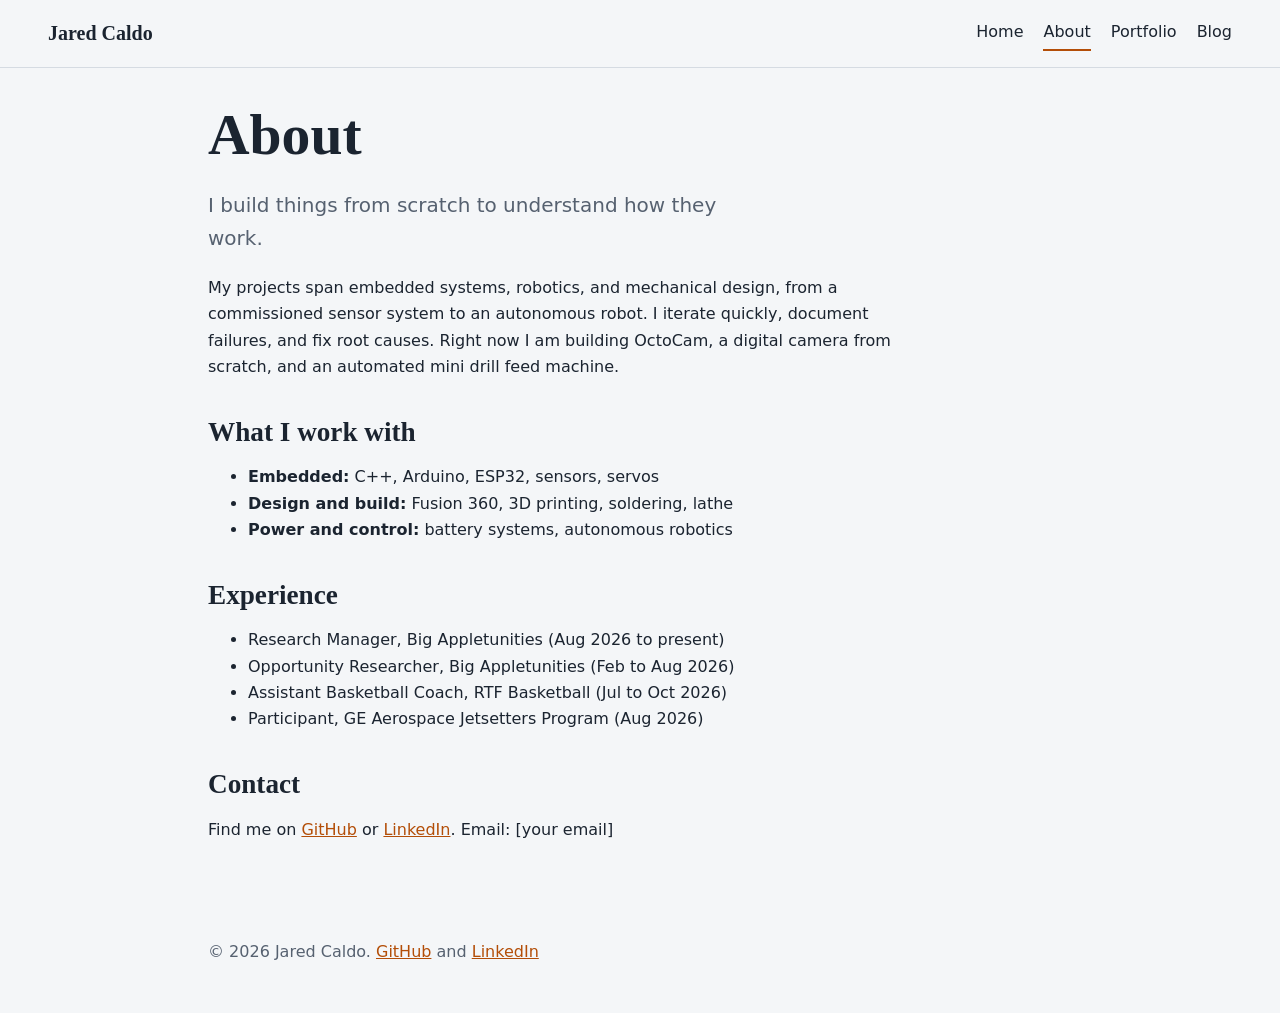
==== about/index.html @ 3f24a645 "placeholderfolio" ====
<!DOCTYPE html>
<html lang="en"><head><meta charset="utf-8"><meta name="viewport" content="width=device-width, initial-scale=1">
<title>About | Jared Caldo</title><meta name="description" content="About Jared Caldo: skills, experience, and what he is building."><link rel="stylesheet" href="/assets/css/style.css"></head>
<body><header class="top"><a class="brand" href="/">Jared Caldo</a><nav><a href="/">Home</a><a href="/about/" aria-current="page">About</a><a href="/portfolio/">Portfolio</a><a href="/blog/">Blog</a></nav></header>
<main>
<h1>About</h1>
<p class="lead">I build things from scratch to understand how they work.</p>
<p>My projects span embedded systems, robotics, and mechanical design, from a commissioned sensor system to an autonomous robot. I iterate quickly, document failures, and fix root causes. Right now I am building OctoCam, a digital camera from scratch, and an automated mini drill feed machine.</p>
<h2>What I work with</h2>
<ul><li><strong>Embedded:</strong> C++, Arduino, ESP32, sensors, servos</li>
<li><strong>Design and build:</strong> Fusion 360, 3D printing, soldering, lathe</li>
<li><strong>Power and control:</strong> battery systems, autonomous robotics</li></ul>
<h2>Experience</h2>
<ul><li>Research Manager, Big Appletunities (Aug 2026 to present)</li>
<li>Opportunity Researcher, Big Appletunities (Feb to Aug 2026)</li>
<li>Assistant Basketball Coach, RTF Basketball (Jul to Oct 2026)</li>
<li>Participant, GE Aerospace Jetsetters Program (Aug 2026)</li></ul>
<h2>Contact</h2><p>Find me on <a href="https://github.com/iluvtaho">GitHub</a> or <a href="https://www.linkedin.com/in/jared-caldo-1086653a9">LinkedIn</a>. Email: [your email]</p></main>
<footer><p>© 2026 Jared Caldo. <a href="https://github.com/iluvtaho">GitHub</a> and <a href="https://www.linkedin.com/in/jared-caldo-1086653a9">LinkedIn</a></p></footer></body></html>
---- assets/css/style.css ----
:root{--bg:#F4F6F8;--card:#fff;--ink:#1B2430;--mut:#566170;--ac:#B34E08;--line:#D5DBE2}
@media(prefers-color-scheme:dark){:root{--bg:#141B24;--card:#1B2430;--ink:#E8EDF2;--mut:#A3AFBC;--ac:#F29A4B;--line:#2E3A48}}
*{box-sizing:border-box}
body{margin:0;background:var(--bg);color:var(--ink);font:1rem/1.65 system-ui,-apple-system,"Segoe UI",Roboto,Arial,sans-serif}
h1,h2,h3,.brand,.rows strong{font-family:Georgia,"Times New Roman",serif;line-height:1.2}
h1{font-size:clamp(2.2rem,7vw,3.6rem);margin:0 0 .75rem}
h2{font-size:clamp(1.3rem,3.5vw,1.7rem);margin:2.2rem 0 .5rem}
a{color:var(--ac)}
a:focus-visible{outline:2px solid var(--ac);outline-offset:3px}
img{max-width:100%;height:auto}
.top{display:flex;flex-wrap:wrap;gap:.5rem 1.5rem;align-items:center;justify-content:space-between;padding:1rem clamp(1rem,5vw,3rem);border-bottom:1px solid var(--line)}
.brand{font-size:1.25rem;font-weight:700;color:var(--ink);text-decoration:none}
nav{display:flex;flex-wrap:wrap;gap:1.25rem}
nav a{color:var(--ink);text-decoration:none;padding:.2rem 0;border-bottom:2px solid transparent}
nav a[aria-current]{border-color:var(--ac)}
main,footer{max-width:60rem;margin:0 auto;padding:2rem clamp(1rem,5vw,3rem)}
footer{color:var(--mut)}
p,li{max-width:70ch}
.lead{font-size:1.25rem;color:var(--mut);max-width:40ch}
.rows{margin-top:2.5rem}
.rows a{display:block;padding:1.2rem 0;border-top:1px solid var(--line);color:var(--ink);text-decoration:none}
.rows strong{display:block;font-size:1.6rem}
.rows span{color:var(--mut)}
.rows a:hover strong{color:var(--ac)}
.grid{display:grid;grid-template-columns:repeat(auto-fit,minmax(16rem,1fr));gap:1rem;margin:1.5rem 0}
.card{display:block;background:var(--card);border:1px solid var(--line);border-radius:.5rem;padding:1.25rem;color:var(--ink);text-decoration:none}
a.card:hover{border-color:var(--ac)}
.card h3{margin:0 0 .4rem}
.card p{margin:0 0 .5rem;color:var(--mut)}
.card small{color:var(--mut)}
.wip{display:inline-block;font-size:.85rem;font-weight:700;color:#fff;background:#B34E08;border-radius:1rem;padding:.1rem .7rem;margin-bottom:.5rem}
.spec{display:grid;grid-template-columns:max-content 1fr;gap:.35rem 1.5rem;margin:1.5rem 0;padding:1rem 1.25rem;border:1px solid var(--line);border-radius:.5rem;background:var(--card)}
.spec dt{color:var(--mut)}
.spec dd{margin:0;font-weight:600}
.ph{display:grid;place-items:center;min-height:12rem;margin:1.5rem 0;padding:1rem;border:2px dashed var(--line);border-radius:.5rem;color:var(--mut);text-align:center}
.date{color:var(--mut)}
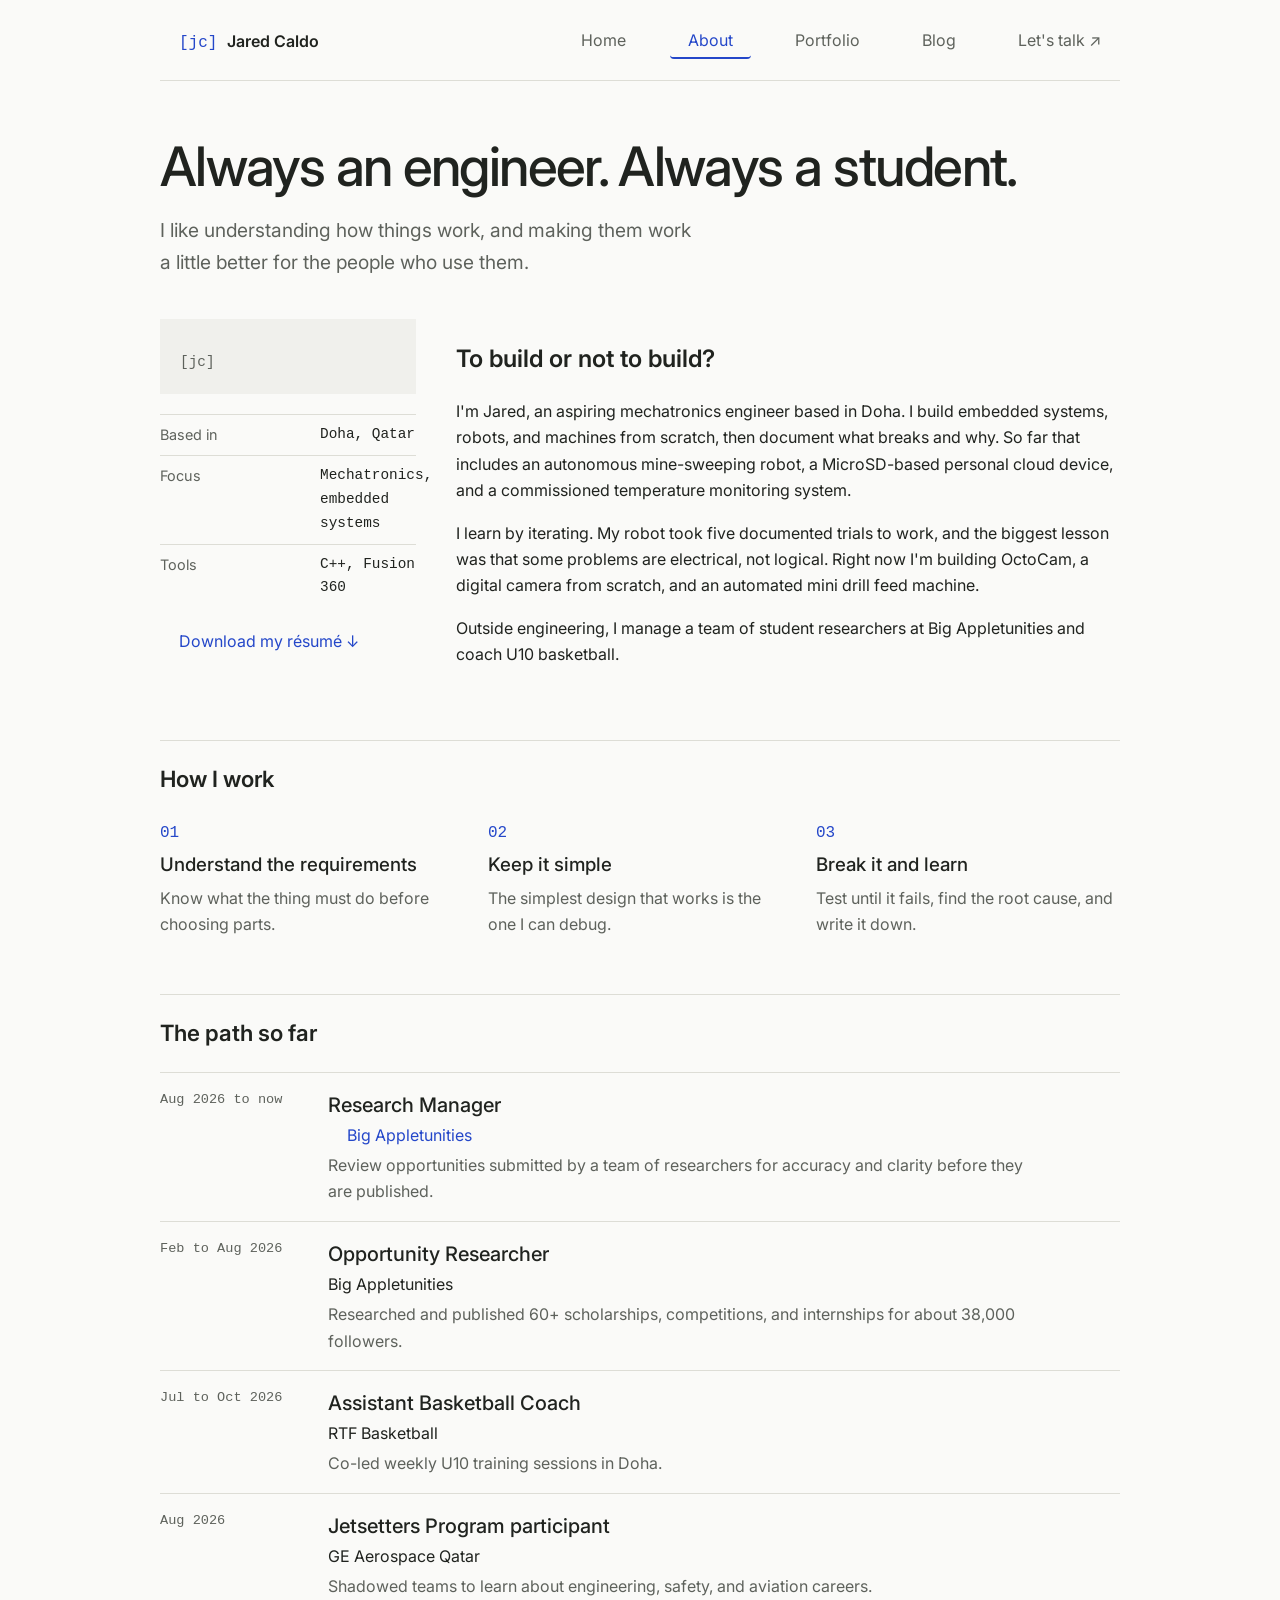
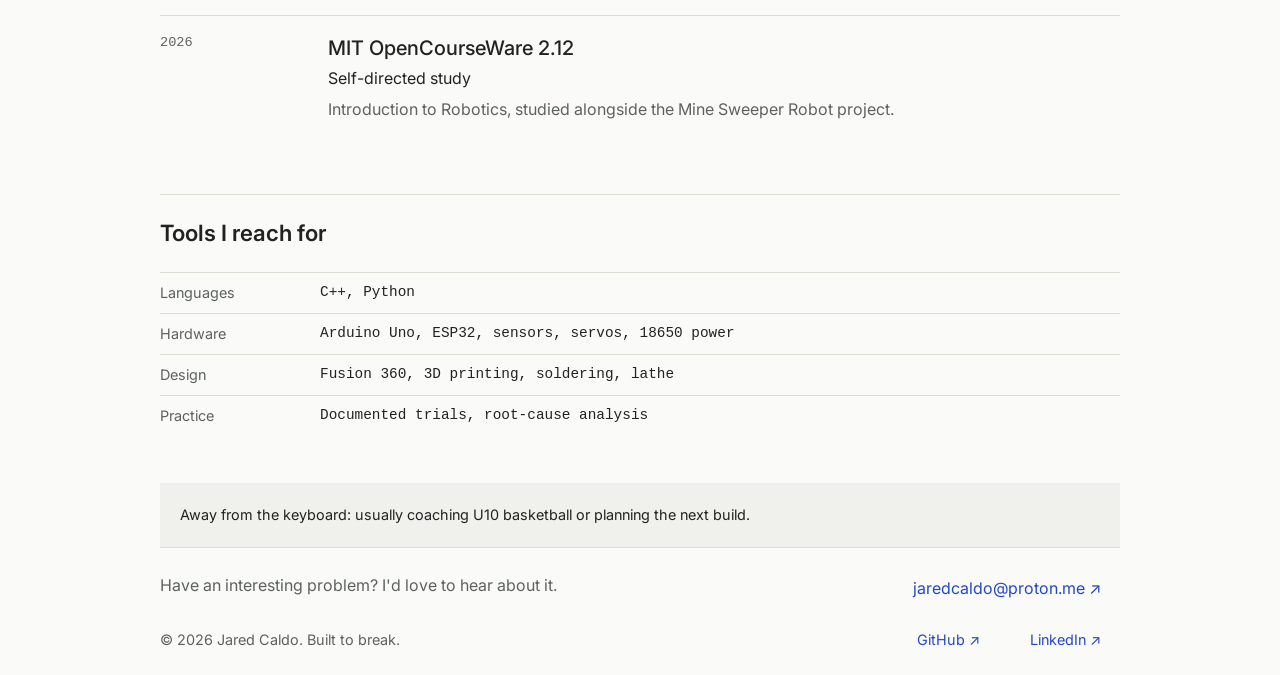
==== commit c42976ed: "final portofolio" ====
--- a/about/index.html
+++ b/about/index.html
@@ -1,19 +1,20 @@
-<!DOCTYPE html>
-<html lang="en"><head><meta charset="utf-8"><meta name="viewport" content="width=device-width, initial-scale=1">
-<title>About | Jared Caldo</title><meta name="description" content="About Jared Caldo: skills, experience, and what he is building."><link rel="stylesheet" href="/assets/css/style.css"></head>
-<body><header class="top"><a class="brand" href="/">Jared Caldo</a><nav><a href="/">Home</a><a href="/about/" aria-current="page">About</a><a href="/portfolio/">Portfolio</a><a href="/blog/">Blog</a></nav></header>
-<main>
-<h1>About</h1>
-<p class="lead">I build things from scratch to understand how they work.</p>
-<p>My projects span embedded systems, robotics, and mechanical design, from a commissioned sensor system to an autonomous robot. I iterate quickly, document failures, and fix root causes. Right now I am building OctoCam, a digital camera from scratch, and an automated mini drill feed machine.</p>
-<h2>What I work with</h2>
-<ul><li><strong>Embedded:</strong> C++, Arduino, ESP32, sensors, servos</li>
-<li><strong>Design and build:</strong> Fusion 360, 3D printing, soldering, lathe</li>
-<li><strong>Power and control:</strong> battery systems, autonomous robotics</li></ul>
-<h2>Experience</h2>
-<ul><li>Research Manager, Big Appletunities (Aug 2026 to present)</li>
-<li>Opportunity Researcher, Big Appletunities (Feb to Aug 2026)</li>
-<li>Assistant Basketball Coach, RTF Basketball (Jul to Oct 2026)</li>
-<li>Participant, GE Aerospace Jetsetters Program (Aug 2026)</li></ul>
-<h2>Contact</h2><p>Find me on <a href="https://github.com/iluvtaho">GitHub</a> or <a href="https://www.linkedin.com/in/jared-caldo-1086653a9">LinkedIn</a>. Email: [your email]</p></main>
-<footer><p>© 2026 Jared Caldo. <a href="https://github.com/iluvtaho">GitHub</a> and <a href="https://www.linkedin.com/in/jared-caldo-1086653a9">LinkedIn</a></p></footer></body></html>+<!DOCTYPE html><html lang="en"><head><meta charset="utf-8"><meta name="viewport" content="width=device-width, initial-scale=1">
+<title>About | Jared Caldo</title><meta name="description" content="About Jared Caldo: an aspiring mechatronics engineer in Doha."><link rel="preconnect" href="https://fonts.googleapis.com"><link rel="preconnect" href="https://fonts.gstatic.com" crossorigin><link rel="stylesheet" href="https://fonts.googleapis.com/css2?family=Inter:wght@400;500;600&display=swap"><link rel="stylesheet" href="/assets/css/style.css"></head>
+<body><header class="wrap"><div class="bar"><a class="brand" href="/"><span>[jc]</span>Jared Caldo</a><nav><a href="/">Home</a><a href="/about/" aria-current="page">About</a><a href="/portfolio/">Portfolio</a><a href="/blog/">Blog</a><a href="mailto:jaredcaldo@proton.me">Let's talk ↗</a></nav></div></header>
+<main class="wrap">
+<div class="head"><h1>Always an engineer. Always a student.</h1><p class="lead">I like understanding how things work, and making them work a little better for the people who use them.</p></div>
+<div class="two"><div><div class="panel"><p class="mark">[jc]</p></div><dl class="spec"><div><dt>Based in</dt><dd>Doha, Qatar</dd></div><div><dt>Focus</dt><dd>Mechatronics, embedded systems</dd></div><div><dt>Tools</dt><dd>C++, Fusion 360</dd></div></dl><a href="/assets/Jared_Caldo_Resume.pdf">Download my résumé ↓</a></div>
+<div><h2>To build or not to build?</h2>
+<p>I'm Jared, an aspiring mechatronics engineer based in Doha. I build embedded systems, robots, and machines from scratch, then document what breaks and why. So far that includes an autonomous mine-sweeping robot, a MicroSD-based personal cloud device, and a commissioned temperature monitoring system.</p>
+<p>I learn by iterating. My robot took five documented trials to work, and the biggest lesson was that some problems are electrical, not logical. Right now I'm building OctoCam, a digital camera from scratch, and an automated mini drill feed machine.</p>
+<p>Outside engineering, I manage a team of student researchers at Big Appletunities and coach U10 basketball.</p></div></div>
+<div class="sec"><h2>How I work</h2></div><div class="cols"><div class="step"><b>01</b><h3>Understand the requirements</h3><p>Know what the thing must do before choosing parts.</p></div><div class="step"><b>02</b><h3>Keep it simple</h3><p>The simplest design that works is the one I can debug.</p></div><div class="step"><b>03</b><h3>Break it and learn</h3><p>Test until it fails, find the root cause, and write it down.</p></div></div>
+<div class="sec"><h2>The path so far</h2></div><div class="tl">
+<div><span class="date">Aug 2026 to now</span><div><h3>Research Manager</h3><a href="https://www.linkedin.com/in/jared-caldo-1086653a9">Big Appletunities</a><p>Review opportunities submitted by a team of researchers for accuracy and clarity before they are published.</p></div></div>
+<div><span class="date">Feb to Aug 2026</span><div><h3>Opportunity Researcher</h3><span>Big Appletunities</span><p>Researched and published 60+ scholarships, competitions, and internships for about 38,000 followers.</p></div></div>
+<div><span class="date">Jul to Oct 2026</span><div><h3>Assistant Basketball Coach</h3><span>RTF Basketball</span><p>Co-led weekly U10 training sessions in Doha.</p></div></div>
+<div><span class="date">Aug 2026</span><div><h3>Jetsetters Program participant</h3><span>GE Aerospace Qatar</span><p>Shadowed teams to learn about engineering, safety, and aviation careers.</p></div></div>
+<div><span class="date">2026</span><div><h3>MIT OpenCourseWare 2.12</h3><span>Self-directed study</span><p>Introduction to Robotics, studied alongside the Mine Sweeper Robot project.</p></div></div></div>
+<div class="sec"><h2>Tools I reach for</h2></div><dl class="spec"><div><dt>Languages</dt><dd>C++, Python</dd></div><div><dt>Hardware</dt><dd>Arduino Uno, ESP32, sensors, servos, 18650 power</dd></div><div><dt>Design</dt><dd>Fusion 360, 3D printing, soldering, lathe</dd></div><div><dt>Practice</dt><dd>Documented trials, root-cause analysis</dd></div></dl>
+<div class="panel" style="margin-top:3rem"><p style="margin:0;color:var(--ink)">Away from the keyboard: usually coaching U10 basketball or planning the next build.</p></div></main>
+<footer class="wrap"><div class="foot"><span>Have an interesting problem? I'd love to hear about it.</span><a href="mailto:jaredcaldo@proton.me">jaredcaldo@proton.me ↗</a></div><div class="foot"><span>© 2026 Jared Caldo. Built to break.</span><span><a href="https://github.com/iluvtaho">GitHub ↗</a> &nbsp; <a href="https://www.linkedin.com/in/jared-caldo-1086653a9">LinkedIn ↗</a></span></div></footer></body></html>
--- a/assets/css/style.css
+++ b/assets/css/style.css
@@ -1,37 +1,54 @@
 
-:root{--bg:#F4F6F8;--card:#fff;--ink:#1B2430;--mut:#566170;--ac:#B34E08;--line:#D5DBE2}
-@media(prefers-color-scheme:dark){:root{--bg:#141B24;--card:#1B2430;--ink:#E8EDF2;--mut:#A3AFBC;--ac:#F29A4B;--line:#2E3A48}}
+:root{--bg:#FAFAF8;--ink:#20231F;--mut:#5E625C;--line:#DDDDD6;--panel:#F0F0EC;--ac:#2447C9}
 *{box-sizing:border-box}
-body{margin:0;background:var(--bg);color:var(--ink);font:1rem/1.65 system-ui,-apple-system,"Segoe UI",Roboto,Arial,sans-serif}
-h1,h2,h3,.brand,.rows strong{font-family:Georgia,"Times New Roman",serif;line-height:1.2}
-h1{font-size:clamp(2.2rem,7vw,3.6rem);margin:0 0 .75rem}
-h2{font-size:clamp(1.3rem,3.5vw,1.7rem);margin:2.2rem 0 .5rem}
-a{color:var(--ac)}
+body{margin:0;background:var(--bg);color:var(--ink);font:1rem/1.65 Inter,system-ui,-apple-system,"Segoe UI",Roboto,sans-serif}
+.wrap{max-width:64rem;margin:0 auto;padding:0 clamp(1rem,5vw,2rem)}
+a{color:var(--ac);text-decoration:none;transition-duration: 1s;border-radius:.25rem; padding: 2px 18px; margin: 1px; outline: rgba(255, 255, 255, 0); outline-offset: -2px;}a:hover{text-decoration:none;color: var(--ac); outline: 2px solid var(--ac); outline-offset: 3px;}
 a:focus-visible{outline:2px solid var(--ac);outline-offset:3px}
-img{max-width:100%;height:auto}
-.top{display:flex;flex-wrap:wrap;gap:.5rem 1.5rem;align-items:center;justify-content:space-between;padding:1rem clamp(1rem,5vw,3rem);border-bottom:1px solid var(--line)}
-.brand{font-size:1.25rem;font-weight:700;color:var(--ink);text-decoration:none}
-nav{display:flex;flex-wrap:wrap;gap:1.25rem}
-nav a{color:var(--ink);text-decoration:none;padding:.2rem 0;border-bottom:2px solid transparent}
-nav a[aria-current]{border-color:var(--ac)}
-main,footer{max-width:60rem;margin:0 auto;padding:2rem clamp(1rem,5vw,3rem)}
-footer{color:var(--mut)}
+img{max-width:90%;height:auto;display:block;transition-duration: 1.5s;}
+img:hover{max-width:100%;display: block;}
 p,li{max-width:70ch}
-.lead{font-size:1.25rem;color:var(--mut);max-width:40ch}
-.rows{margin-top:2.5rem}
-.rows a{display:block;padding:1.2rem 0;border-top:1px solid var(--line);color:var(--ink);text-decoration:none}
-.rows strong{display:block;font-size:1.6rem}
-.rows span{color:var(--mut)}
-.rows a:hover strong{color:var(--ac)}
-.grid{display:grid;grid-template-columns:repeat(auto-fit,minmax(16rem,1fr));gap:1rem;margin:1.5rem 0}
-.card{display:block;background:var(--card);border:1px solid var(--line);border-radius:.5rem;padding:1.25rem;color:var(--ink);text-decoration:none}
-a.card:hover{border-color:var(--ac)}
-.card h3{margin:0 0 .4rem}
-.card p{margin:0 0 .5rem;color:var(--mut)}
-.card small{color:var(--mut)}
-.wip{display:inline-block;font-size:.85rem;font-weight:700;color:#fff;background:#B34E08;border-radius:1rem;padding:.1rem .7rem;margin-bottom:.5rem}
-.spec{display:grid;grid-template-columns:max-content 1fr;gap:.35rem 1.5rem;margin:1.5rem 0;padding:1rem 1.25rem;border:1px solid var(--line);border-radius:.5rem;background:var(--card)}
-.spec dt{color:var(--mut)}
-.spec dd{margin:0;font-weight:600}
-.ph{display:grid;place-items:center;min-height:12rem;margin:1.5rem 0;padding:1rem;border:2px dashed var(--line);border-radius:.5rem;color:var(--mut);text-align:center}
-.date{color:var(--mut)}
+.bar{display:flex;flex-wrap:wrap;gap:.5rem 1.5rem;align-items:center;justify-content:space-between;padding:1.5rem 0 1.25rem;border-bottom:1px solid var(--line)}
+.brand{color:var(--ink);font-weight:600}.brand span{font-family:ui-monospace,SFMono-Regular,Menlo,Consolas,monospace;color:var(--ac);font-weight:400;margin-right:.6rem}
+nav{display:flex;flex-wrap:wrap;gap:1.5rem}nav a{color:var(--mut);padding-bottom:.2rem;border-bottom:2px solid transparent}
+nav a[aria-current]{color:var(--ac);border-color:var(--ac)}
+h1{font-weight:500;letter-spacing:-.03em;line-height:1.08;font-size:clamp(2.2rem,6vw,3.4rem);margin:0}
+h1.big{font-size:clamp(2.8rem,10vw,5.5rem);line-height:1}
+h2{font-weight:600}
+.lead{font-size:1.2rem;color:var(--mut);max-width:34rem;margin:1.25rem 0 0}
+.hero{padding:4rem 0 3rem;display:grid;grid-template-columns:1fr 16rem;gap:2rem;align-items:end}
+.head{padding:3.5rem 0 2.5rem}
+.btn{display:inline-block;background:var(--ac);color:#fff;padding:.7rem 1.1rem;border-radius:.25rem;margin:1.5rem 1.25rem 0 0; transition-duration: 0.5s;}
+.btn:hover{text-decoration:none;opacity:.9;padding: 2% 4%;color:#fff;}
+.side{border-left:1px solid var(--line);padding-left:1rem;color:var(--mut);font-size:.95rem}
+.side b{display:block;color:var(--ink)}
+.now::before{content:"";display:inline-block;width:.5rem;height:.5rem;border-radius:50%;background:var(--ac);margin-right:.5rem}
+.sec{display:flex;justify-content:space-between;align-items:baseline;border-top:1px solid var(--line);padding-top:1.25rem;margin:3.5rem 0 1.25rem}
+.sec h2{margin:0;font-size:1.4rem}
+.feat{display:grid;grid-template-columns:1fr 1fr;gap:2rem;align-items:center}
+.panel{background:var(--panel);padding:1.25rem} 
+.panel p{color:var(--mut);margin:.75rem 0 0;font-size:.9rem}
+.ph{display:grid;place-items:center;min-height:11rem;color:var(--mut);text-align:center}
+.feat h3{font-size:2rem;font-weight:500;margin:0 0 .5rem;letter-spacing:-.02em}
+.stats{display:flex;gap:2.5rem;margin:1.25rem 0}
+.stats b{display:block;font-size:2rem;font-weight:500;line-height:1.1}
+.stats span{color:var(--mut);font-size:.9rem}
+.row{display:grid;grid-template-columns:8rem 1fr auto;gap:1rem;padding:1.1rem 0;border-top:1px solid var(--line);border-bottom:1px solid var(--line);color:var(--ink)}
+.row strong{font-size:1.4rem;font-weight:500}.row small{display:block;color:var(--mut);font-size:.95rem}
+.date{color:var(--mut);font-family:ui-monospace,SFMono-Regular,Menlo,Consolas,monospace;font-size:.85rem}
+.cols{display:grid;grid-template-columns:repeat(auto-fit,minmax(16rem,1fr));gap:1.5rem}
+.card{border:1px solid var(--line);padding:1.25rem;color:var(--ink);display:block}
+a.card:hover{border-color:var(--ac);text-decoration:none}
+.card h3{margin:0 0 .4rem;font-weight:500;font-size:1.3rem}
+.card p{color:var(--mut);margin:0 0 .75rem}
+.card .now{color:var(--ac);font-size:.9rem}
+.spec{margin:1.25rem 0}.spec div{display:grid;grid-template-columns:9rem 1fr;gap:1rem;padding:.5rem 0;border-top:1px solid var(--line)}
+.spec dt{color:var(--mut);font-size:.9rem}.spec dd{margin:0;font-family:ui-monospace,SFMono-Regular,Menlo,Consolas,monospace;font-size:.9rem}
+.tl>div{display:grid;grid-template-columns:9rem 1fr;gap:1.5rem;padding:1rem 0;border-top:1px solid var(--line)}
+.tl h3{margin:0;font-weight:500;font-size:1.25rem}.tl p{margin:.25rem 0 0;color:var(--mut)}
+.two{display:grid;grid-template-columns:16rem 1fr;gap:2.5rem}
+.mark{font-family:ui-monospace,SFMono-Regular,Menlo,Consolas,monospace;font-size:3rem;color:var(--ac);margin:0}
+.step b{font-family:ui-monospace,SFMono-Regular,Menlo,Consolas,monospace;color:var(--ac);font-weight:400}.step h3{margin:.25rem 0;font-weight:500}.step p{color:var(--mut);margin:0}
+.foot{display:flex;flex-wrap:wrap;justify-content:space-between;gap:.5rem 1.5rem;border-top:1px solid var(--line);padding:1.5rem 0;color:var(--mut)}
+footer{margin-top:4rem}footer .foot+.foot{border:0;padding-top:0;font-size:.9rem}
+@media(max-width:760px){.hero,.feat,.two{grid-template-columns:1fr}.row,.spec div,.tl>div{grid-template-columns:1fr;gap:.25rem}}
